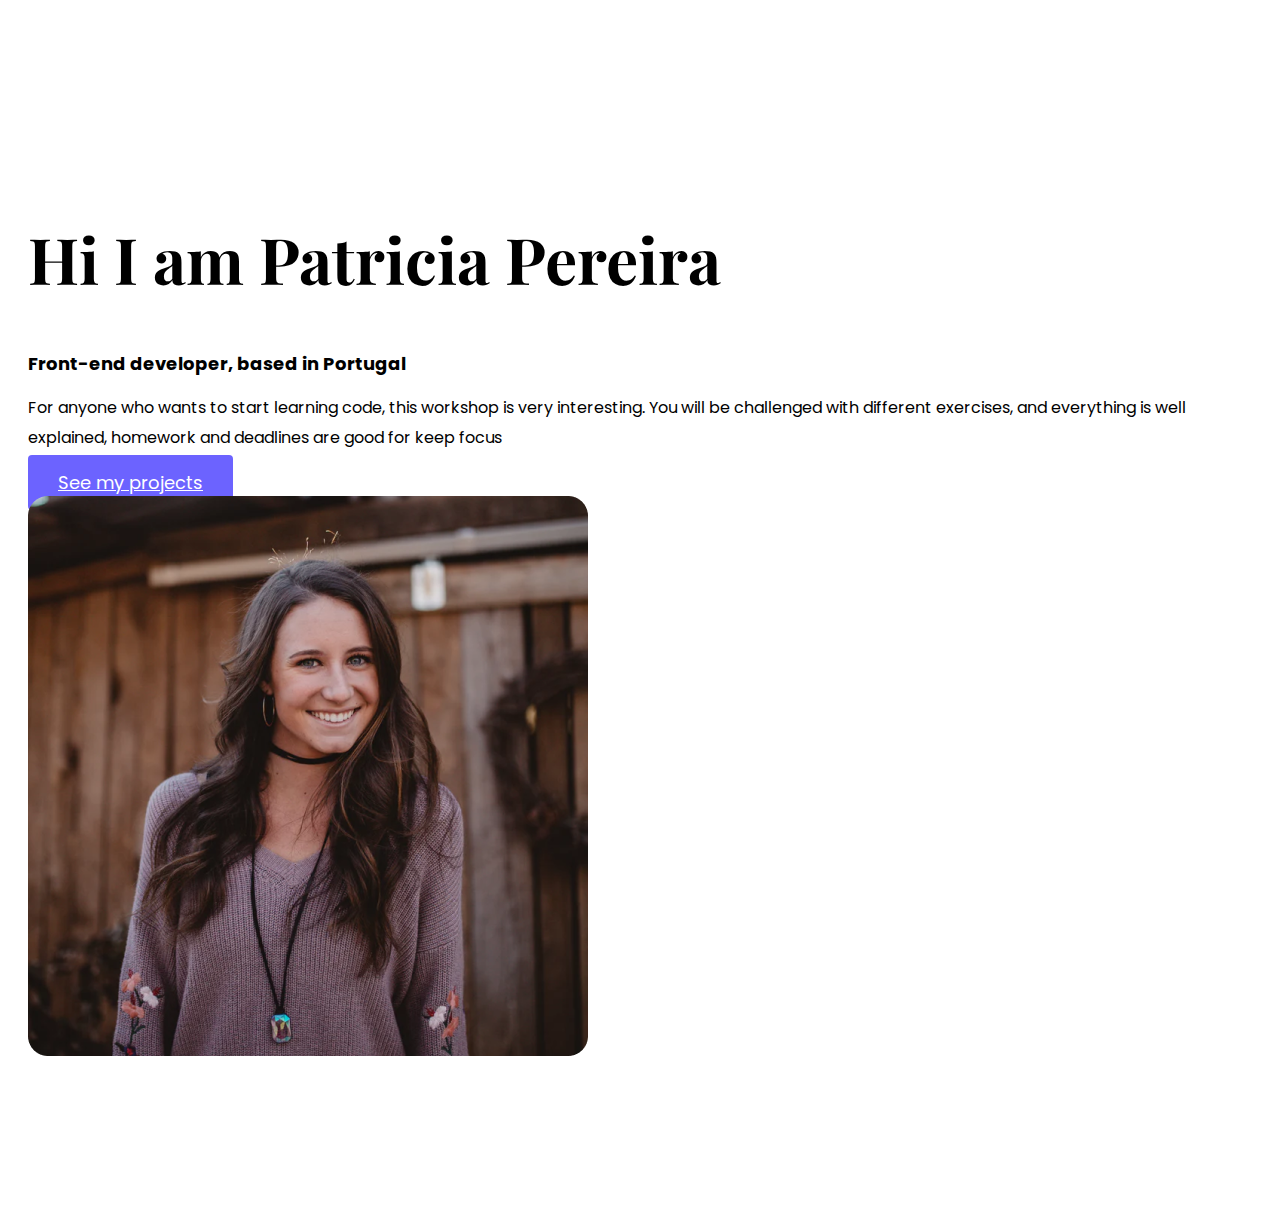
==== about.html @ a474ca46 "created the about page" ====
<!DOCTYPE html>
<html lang="en">
  <head>
    <meta charset="utf-8" />
    <meta name="viewport" content="width=device-width, initial-scale=1" />
    <title>Patricia Pereira</title>
    <link
      href="https://cdn.jsdelivr.net/npm/bootstrap@5.2.2/dist/css/bootstrap.min.css"
      rel="stylesheet"
      integrity="sha384-Zenh87qX5JnK2Jl0vWa8Ck2rdkQ2Bzep5IDxbcnCeuOxjzrPF/et3URy9Bv1WTRi"
      crossorigin="anonymous"
    />
    <link rel="preconnect" href="https://fonts.googleapis.com" />
    <link rel="preconnect" href="https://fonts.gstatic.com" crossorigin />
    <link
      href="https://fonts.googleapis.com/css2?family=Playfair+Display:wght@700&family=Poppins:wght@500;700&display=swap"
      rel="stylesheet"
    />
    <link rel="stylesheet" href="src/styles.css" />
  </head>
  <body>
    <div class="about-section container">
      <div class="row">
        <div class="col-lg-6">
          <div class="about-section-contents">
            <h1 lass="mb-4">Hi I am Patricia Pereira</h1>
            <h2 class="mb-4">Front-end developer, based in Portugal</h2>
            <p class="mb-5">
              For anyone who wants to start learning code, this workshop is very
              interesting. You will be challenged with different exercises, and
              everything is well explained, homework and deadlines are good for
              keep focus
            </p>
            <a href="#" class="btn btn-branding">See my projects</a>
          </div>
        </div>
        <div class="col-lg-6">
          <img src="../images/portrait.png" alt="" class="mt-5 img-fluid" />
        </div>
      </div>
    </div>
  </body>
</html>
---- src/styles.css ----
/*font-family: 'Playfair Display', serif;
font-family: 'Poppins', sans-serif;*/
:root {
  --branding-color: #6c63ff;
  --heading-font-family: "Playfair Display", serif;
  --default-font-family: "Poppins", sans-serif;
  --secondary-color: #f9f7fe;
}
body {
  font-family: var(--default-font-family);
}
h1,
h2,
h3,
h4,
h5,
h6 {
  color: black;
  font-family: var(--heading-font-family);
  font-weight: bold;
}

h1 {
  font-size: 96px;
  line-height: 1.5;
}
h2 {
  font-size: 64px;
}
p {
  font-weight: normal;
  font-size: 16px;
  line-height: 30px;
}
.about-section h1 {
  font-size: 64px;
  line-height: 1.5;
}
.about-section h2 {
  font-size: 18px;
  font-family: var(--default-font-family);
}
.about-section {
  padding: 160px 20px;
}
.about-section-content {
  margin: 30px;
}
.hero {
  background: var(--secondary-color);
  text-align: center;
  padding: 160px 20px;
}

.hero p {
  font-size: 36px;
  font-weight: bold;
  margin: 0;
  color: #272142;
}
.hero h2 {
  font-family: var(--default-font-family);
  font-weight: normal;
  line-height: 1.5;
  font-size: 24px;
}

.btn-branding {
  background: var(--branding-color);
  color: white;
  border-radius: 4px;
  font-size: 18px;
  line-height: 27px;
  padding: 15px 30px;
}

.btn-branding-outline {
  color: var(--branding-color);
  border: 1px solid var(--branding-color);
  border-radius: 4px;
  font-size: 18px;
  line-height: 27px;
  padding: 15px 30px;
}
.project-descriptions {
  padding: 120px 60px;
}

@media (max-width: 900px) {
  h1 {
    font-size: 44px;
    line-height: 2;
  }
  h2 {
    font-size: 44px;
  }
  .project-descriptions {
    padding: 0;
    text-align: center;
  }
  .hero {
    padding: 80px 20px;
  }
  .about-section {
    text-align: center;
    padding: 0;
  }
}
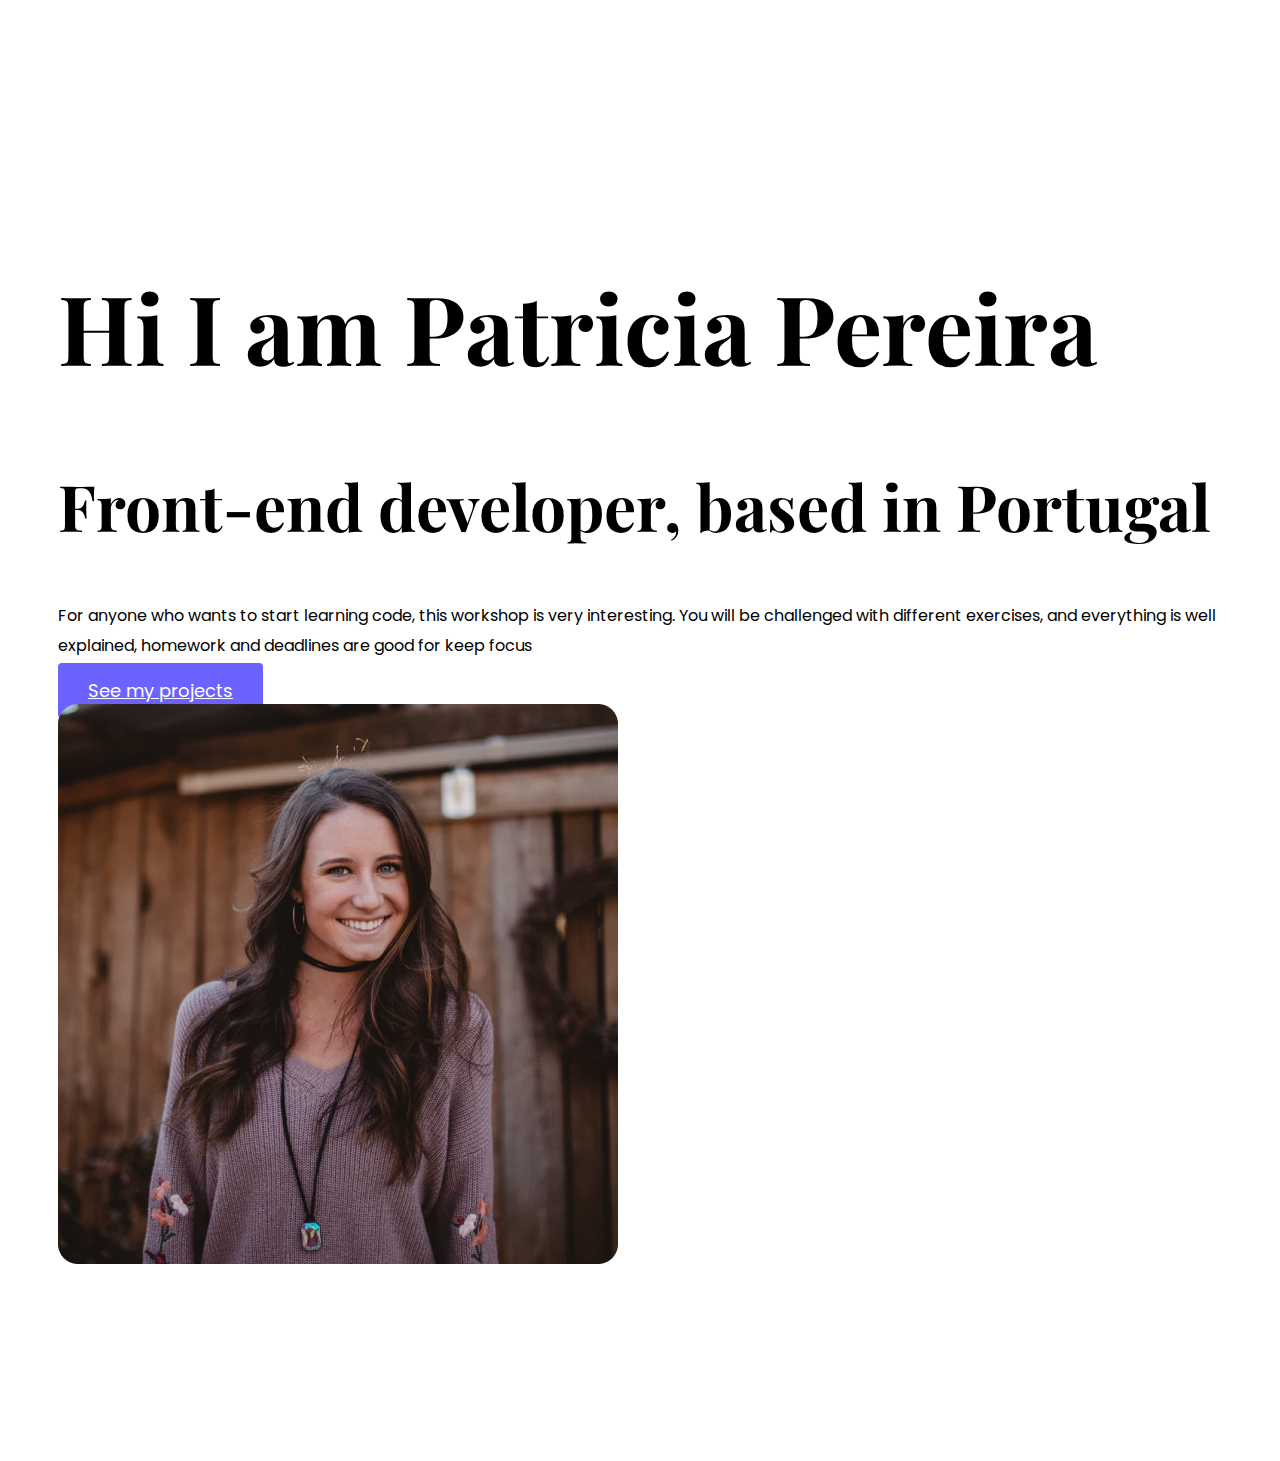
==== commit a846352a: "Added work page" ====
--- a/about.html
+++ b/about.html
@@ -19,10 +19,10 @@
     <link rel="stylesheet" href="src/styles.css" />
   </head>
   <body>
-    <div class="about-section container">
+    <div class="content-container container">
       <div class="row">
         <div class="col-lg-6">
-          <div class="about-section-contents">
+          <div class="contents">
             <h1 lass="mb-4">Hi I am Patricia Pereira</h1>
             <h2 class="mb-4">Front-end developer, based in Portugal</h2>
             <p class="mb-5">
--- a/src/styles.css
+++ b/src/styles.css
@@ -32,18 +32,28 @@
   font-size: 16px;
   line-height: 30px;
 }
-.about-section h1 {
+.content h1 {
   font-size: 64px;
   line-height: 1.5;
 }
-.about-section h2 {
+.content h2 {
   font-size: 18px;
   font-family: var(--default-font-family);
 }
-.about-section {
+.content h3 {
+  font-size: 24px;
+  line-height: 1.5;
+  margin: 20px 0 0;
+  font-family: var(--default-font-family);
+}
+
+.content p {
+  font-size: 14px;
+}
+.content-container {
   padding: 160px 20px;
 }
-.about-section-content {
+.content-container {
   margin: 30px;
 }
 .hero {
@@ -101,7 +111,7 @@
   .hero {
     padding: 80px 20px;
   }
-  .about-section {
+  .content {
     text-align: center;
     padding: 0;
   }
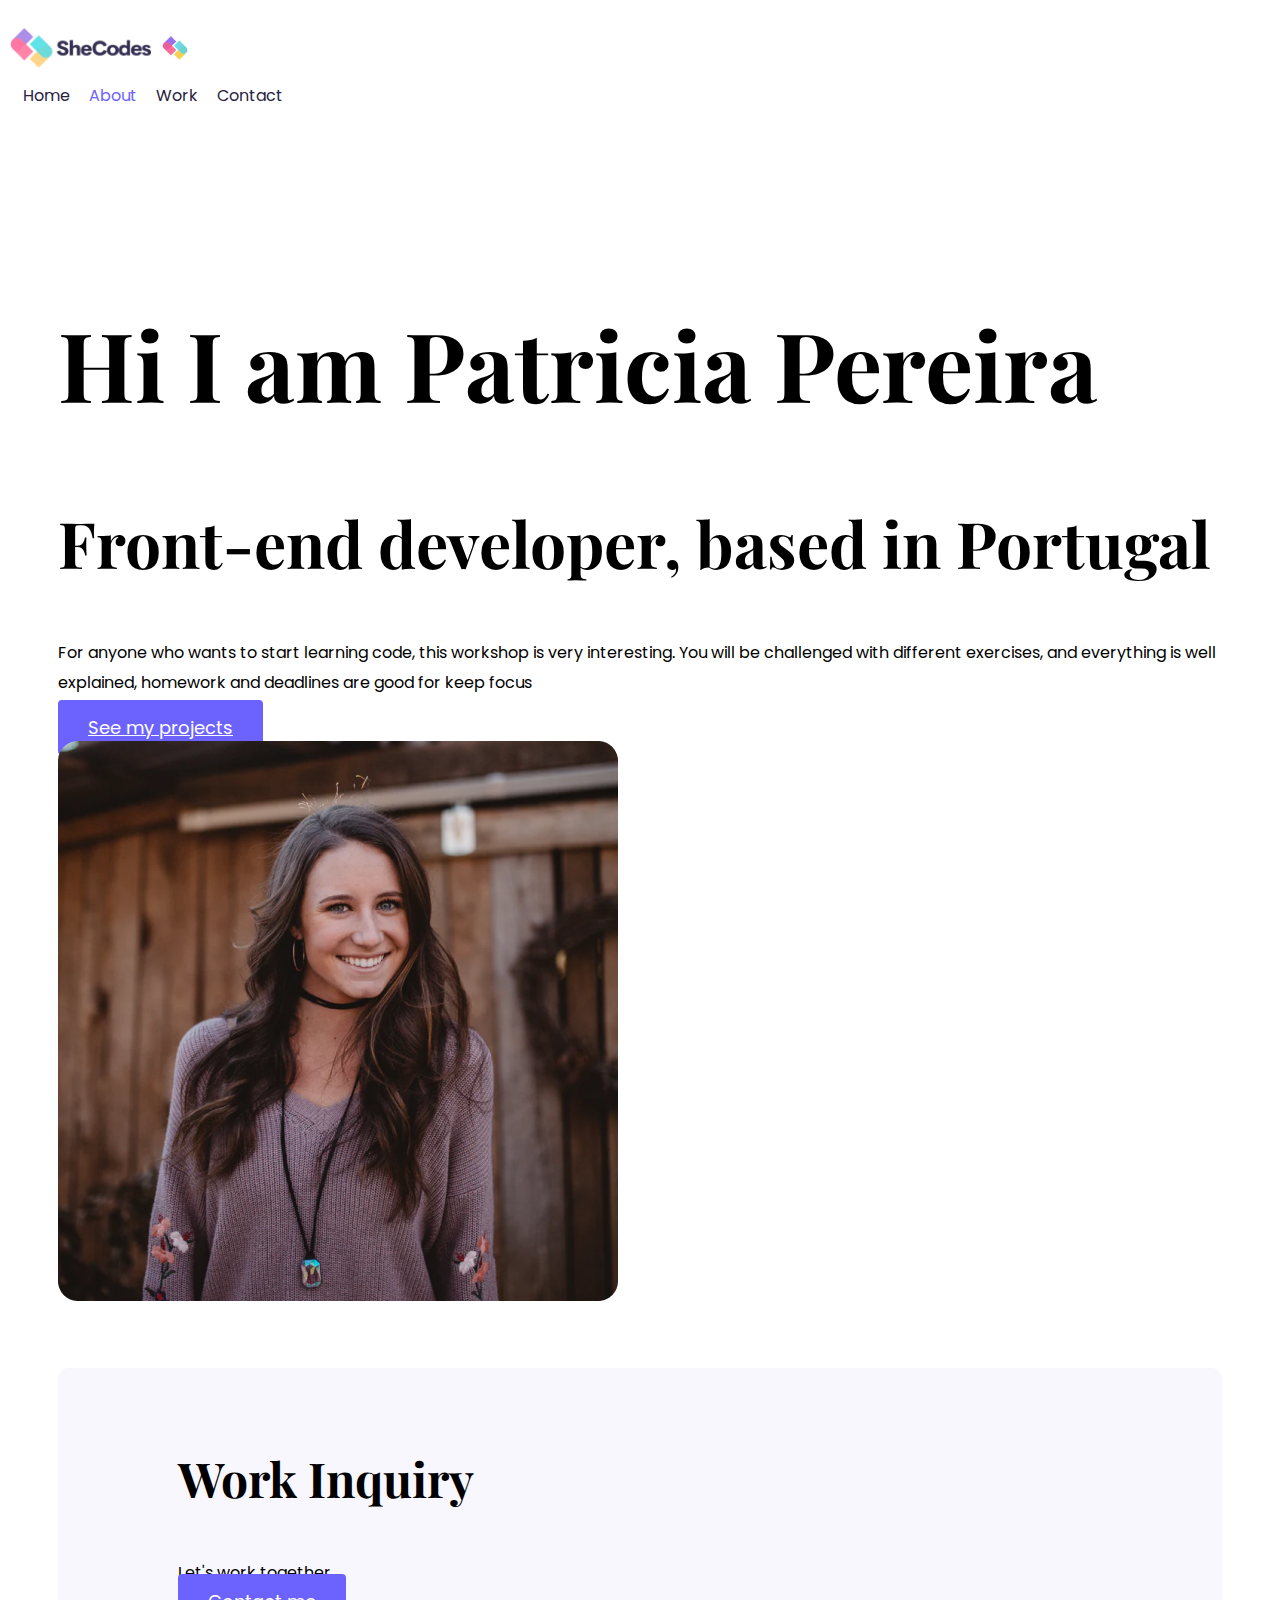
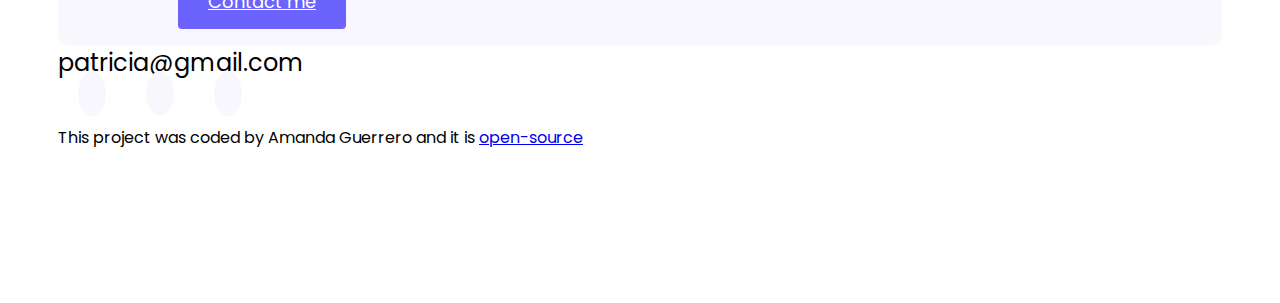
==== commit c90786f0: "made the wedsite SEO friendly and moved the nav bar on each site" ====
--- a/about.html
+++ b/about.html
@@ -3,7 +3,11 @@
   <head>
     <meta charset="utf-8" />
     <meta name="viewport" content="width=device-width, initial-scale=1" />
-    <title>Patricia Pereira</title>
+    <meta
+      name="description"
+      content="About Patricia the Front-end developer based in Portugal"
+    />
+    <title>About Patricia Pereira</title>
     <link
       href="https://cdn.jsdelivr.net/npm/bootstrap@5.2.2/dist/css/bootstrap.min.css"
       rel="stylesheet"
@@ -19,6 +23,30 @@
     <link rel="stylesheet" href="src/styles.css" />
   </head>
   <body>
+    <div class="container">
+      <nav class="d-flex justify-content-between">
+        <a href="/">
+          <img
+            src="../images/logo.png"
+            alt="Patricia logo"
+            class="logo d-none d-md-block"
+          />
+          <img
+            src="../images/small-logo.jpg"
+            alt="Patricia logo"
+            class="logo d-block d-md-none"
+          />
+        </a>
+        <ul>
+          <li><a href="/" title="Homepage"> Home</a></li>
+          <li class="active">
+            <a href="/about.html" title="About Patricia"> About</a>
+          </li>
+          <li><a href="/work.html" title="Patricia's Work">Work</a></li>
+          <li><a href="/contact.html" title="Contact Patricia"> Contact</a></li>
+        </ul>
+      </nav>
+    </div>
     <div class="content-container container">
       <div class="row">
         <div class="col-lg-6">
@@ -38,6 +66,54 @@
           <img src="../images/portrait.png" alt="" class="mt-5 img-fluid" />
         </div>
       </div>
+      <footer>
+        <div
+          class="contact-box d-flex justify-content-between mb-5 d-none d-md-flex"
+        >
+          <div>
+            <h3>Work Inquiry</h3>
+            <p class="text-muted">Let's work together</p>
+          </div>
+          <div>
+            <a href="/contact.html" class="btn btn-branding" title="Contact me"
+              >Contact me</a
+            >
+          </div>
+        </div>
+        <div class="d-flex justify-content-center mb-5">
+          <a
+            href="mailto:patricia@gmail.com"
+            class="email-link"
+            title="Email Patricia"
+            >patricia@gmail.com</a
+          >
+        </div>
+        <div class="social-links d-flex justify-content-center mb-5">
+          <a
+            href="https://ww.instagram.com/patricia"
+            target="_blank"
+            title="Instagram"
+          >
+            <i class="fa-brands fa-instagram"></i></a
+          ><a
+            href="https://ww.github.com/patricia"
+            target="_blank"
+            title="Github"
+            ><i class="fa-brands fa-github"></i></a
+          ><a
+            href="https://ww.twitter.com/patricia"
+            target="_blank"
+            title="Twitter"
+            ><i class="fa-brands fa-twitter"></i
+          ></a>
+        </div>
+        <p class="text-center mt-5">
+          This project was coded by Amanda Guerrero and it is
+          <a href="https://github.com/AGuerrero123/PortfolioProject"
+            >open-source</a
+          >
+        </p>
+      </footer>
     </div>
   </body>
 </html>
--- a/src/styles.css
+++ b/src/styles.css
@@ -27,6 +27,9 @@
 h2 {
   font-size: 64px;
 }
+h3 {
+  font-size: 48px;
+}
 p {
   font-weight: normal;
   font-size: 16px;
@@ -51,7 +54,7 @@
   font-size: 14px;
 }
 .content-container {
-  padding: 160px 20px;
+  padding: 60px 20px;
 }
 .content-container {
   margin: 30px;
@@ -59,7 +62,7 @@
 .hero {
   background: var(--secondary-color);
   text-align: center;
-  padding: 160px 20px;
+  padding: 80px 20px;
 }
 
 .hero p {
@@ -95,7 +98,67 @@
 .project-descriptions {
   padding: 120px 60px;
 }
+.logo {
+  max-height: 40px;
+}
+nav {
+  padding: 20px 0;
+}
+nav ul {
+  margin: 0;
+  padding: 0;
+}
+nav li {
+  display: inline;
+  list-style: none;
+  line-height: 42px;
+  margin-left: 15px;
+}
+nav a {
+  text-decoration: none;
+  color: #272142;
+  transition: all 100ms ease;
+}
 
+nav a:hover,
+nav li.active a {
+  color: var(--branding-color);
+}
+footer .email-link {
+  text-decoration: none;
+  color: black;
+  font-size: 24px;
+}
+
+footer .email-link:hover {
+  color: var(--branding-color);
+}
+footer {
+  margin: 60px 0;
+}
+footer .social-links a {
+  margin: 0 20px;
+  color: var(--branding-color);
+  background-color: var(--secondary-color);
+  padding: 10px 14px;
+  border-radius: 50%;
+  font-size: 18px;
+  transition: all 100ms ease-in-out;
+}
+
+footer .social-links a:hover {
+  color: white;
+  background-color: var(--branding-color);
+}
+footer .contact-box {
+  background-color: var(--secondary-color);
+  padding: 30px 120px;
+  border-radius: 10px;
+}
+
+footer .contact-box p {
+  margin: 0;
+}
 @media (max-width: 900px) {
   h1 {
     font-size: 44px;
@@ -104,15 +167,22 @@
   h2 {
     font-size: 44px;
   }
+  h3 {
+    font-size: 18px;
+  }
   .project-descriptions {
     padding: 0;
     text-align: center;
   }
-  .hero {
-    padding: 80px 20px;
-  }
+
   .content {
     text-align: center;
     padding: 0;
   }
+  nav a {
+    font-size: 12px;
+  }
+  footer .contact-box {
+    padding: 30px;
+  }
 }
